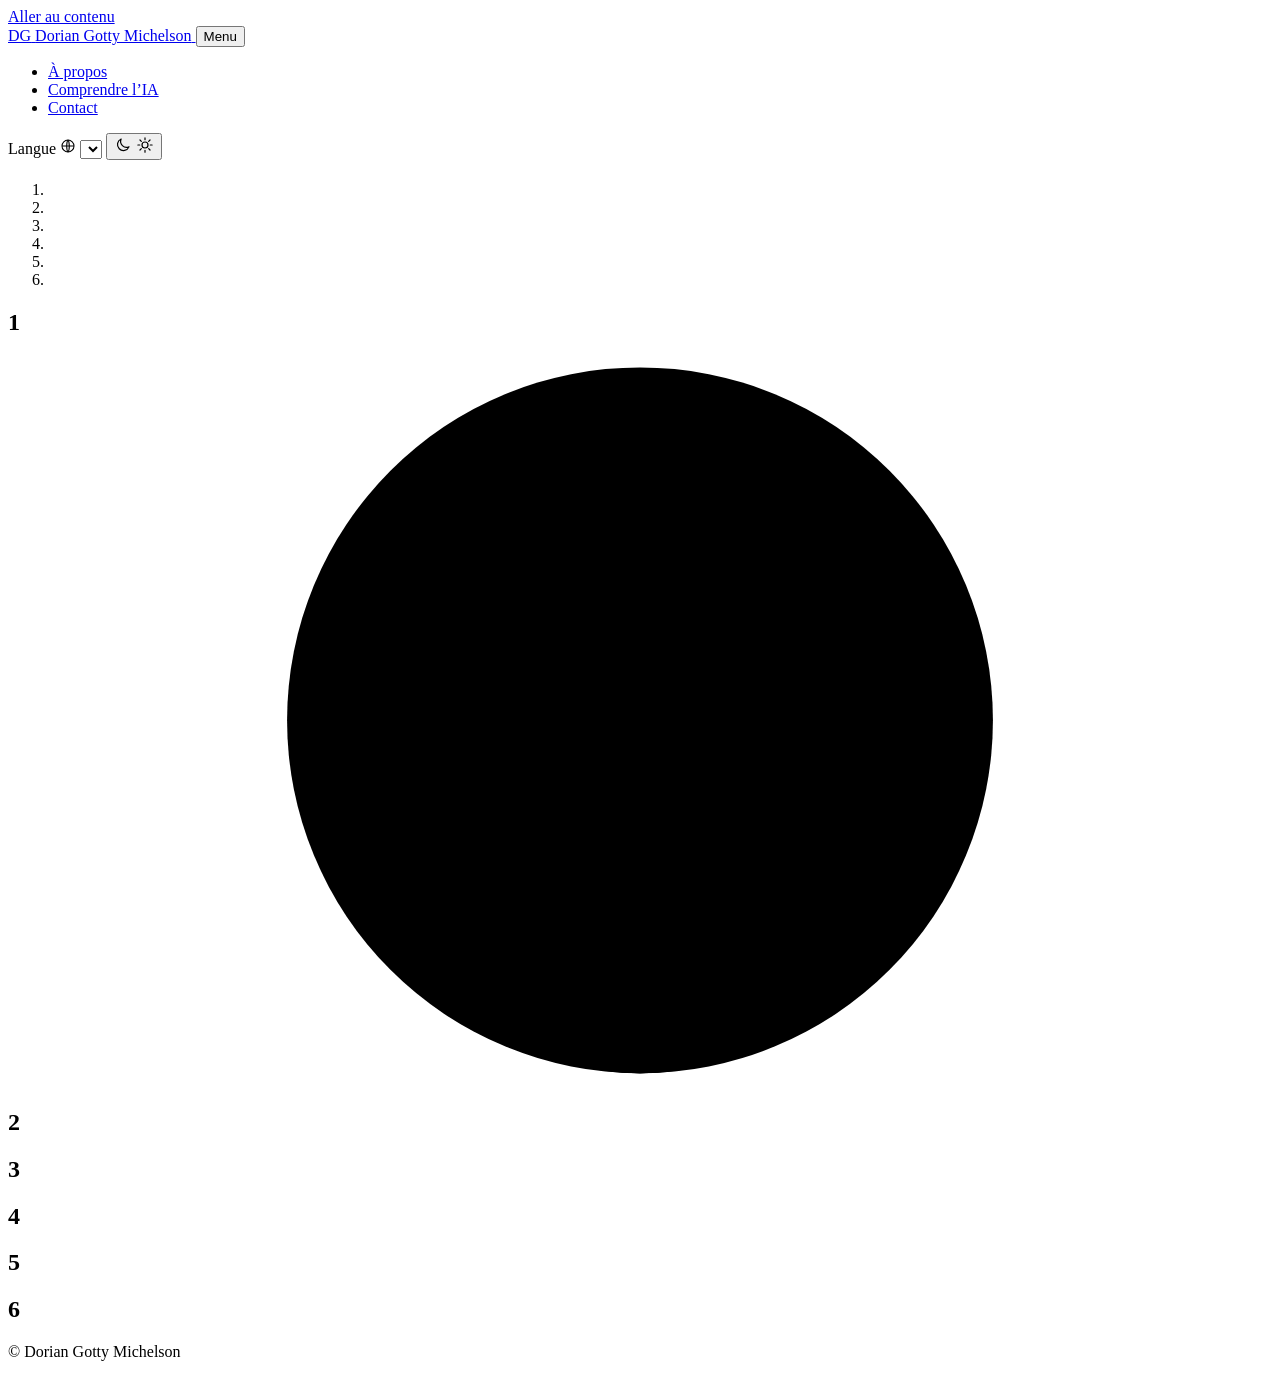
==== ia.html @ 141ffcb8 "premier dépot" ====
<!DOCTYPE html>
<html lang="fr" class="i18n-loading">
<head>
  <meta charset="utf-8">
  <meta name="viewport" content="width=device-width, initial-scale=1">
  <title>Comprendre l’IA | Dorian Gotty Michelson</title>
  <meta name="description" content="Six articles illustrés de démonstrations interactives pour comprendre l’intelligence artificielle, sans prérequis.">
  <meta property="og:title" content="Comprendre l’IA | Dorian Gotty Michelson">
  <meta property="og:description" content="Six articles et des démonstrations interactives pour comprendre l’intelligence artificielle.">
  <meta property="og:type" content="article">
  <link rel="icon" href="assets/favicon.svg" type="image/svg+xml">
  <link rel="preconnect" href="https://fonts.googleapis.com">
  <link rel="preconnect" href="https://fonts.gstatic.com" crossorigin>
  <link href="https://fonts.googleapis.com/css2?family=IBM+Plex+Mono:wght@400;500&family=IBM+Plex+Sans:ital,wght@0,400;0,500;0,600;1,400&display=swap" rel="stylesheet">
  <link rel="stylesheet" href="css/style.css">
  <script src="js/theme.js"></script>
</head>
<body data-title-key="meta.iaTitle" data-description-key="meta.iaDescription" data-page="ai">
  <a class="skip-link" href="#main" data-i18n="nav.skip">Aller au contenu</a>

  <header class="site-header">
    <div class="header-inner">
      <a class="brand" href="index.html" aria-label="Dorian Gotty Michelson">
        <span class="brand-mark" aria-hidden="true">DG</span>
        <span class="brand-name">Dorian Gotty Michelson</span>
      </a>
      <button class="nav-toggle" type="button" aria-expanded="false" aria-controls="site-nav">
        <span class="nav-toggle-bars" aria-hidden="true"></span>
        <span class="visually-hidden" data-i18n="nav.menu">Menu</span>
      </button>
      <div class="nav-wrap" id="site-nav">
        <nav aria-label="Navigation principale">
          <ul class="nav-list">
            <li><a href="index.html" data-nav="about" data-i18n="nav.about">À propos</a></li>
            <li><a href="ia.html" data-nav="ai" data-i18n="nav.ai">Comprendre l’IA</a></li>
            <li><a href="index.html#contact" data-i18n="nav.contact">Contact</a></li>
          </ul>
        </nav>
        <div class="header-tools">
          <label class="lang-picker">
            <span class="visually-hidden" data-i18n="nav.language">Langue</span>
            <svg aria-hidden="true" viewBox="0 0 24 24" width="16" height="16"><circle cx="12" cy="12" r="9" fill="none" stroke="currentColor" stroke-width="1.6"/><path d="M3 12h18M12 3c2.6 2.8 2.6 15.2 0 18M12 3c-2.6 2.8-2.6 15.2 0 18" fill="none" stroke="currentColor" stroke-width="1.6"/></svg>
            <select data-lang-select></select>
          </label>
          <button class="theme-toggle" type="button" data-theme-toggle>
            <svg class="icon-moon" aria-hidden="true" viewBox="0 0 24 24" width="18" height="18"><path d="M20 14.5A8 8 0 0 1 9.5 4a8 8 0 1 0 10.5 10.5z" fill="none" stroke="currentColor" stroke-width="1.6" stroke-linejoin="round"/></svg>
            <svg class="icon-sun" aria-hidden="true" viewBox="0 0 24 24" width="18" height="18"><circle cx="12" cy="12" r="4" fill="none" stroke="currentColor" stroke-width="1.6"/><path d="M12 2.5v2.5M12 19v2.5M2.5 12H5M19 12h2.5M5.3 5.3l1.8 1.8M16.9 16.9l1.8 1.8M5.3 18.7l1.8-1.8M16.9 7.1l1.8-1.8" stroke="currentColor" stroke-width="1.6" stroke-linecap="round"/></svg>
            <span class="visually-hidden" data-theme-label></span>
          </button>
        </div>
      </div>
    </div>
  </header>

  <main id="main">
    <header class="page-head">
      <div class="container">
        <h1 data-i18n="ia.title"></h1>
        <p class="page-intro" data-i18n="ia.intro"></p>
      </div>
    </header>

    <div class="container ia-layout">
      <aside class="toc" aria-labelledby="toc-title">
        <p class="toc-title" id="toc-title" data-i18n="ia.toc"></p>
        <ol class="toc-list">
          <li><a href="#bases" data-i18n="ia.bases.nav"></a></li>
          <li><a href="#apprendre" data-i18n="ia.apprendre.nav"></a></li>
          <li><a href="#chatgpt" data-i18n="ia.chatgpt.nav"></a></li>
          <li><a href="#vision" data-i18n="ia.vision.nav"></a></li>
          <li><a href="#panne" data-i18n="ia.panne.nav"></a></li>
          <li><a href="#limites" data-i18n="ia.limites.nav"></a></li>
        </ol>
      </aside>

      <div class="articles">
        <article class="article" id="bases" aria-labelledby="t-bases">
          <h2 id="t-bases"><span class="article-num" aria-hidden="true">1</span><span data-i18n="ia.bases.title"></span></h2>
          <p class="lead" data-i18n="ia.bases.lead"></p>
          <div class="prose" data-i18n-html="ia.bases.body"></div>
          <figure class="diagram">
            <svg viewBox="0 0 520 320" role="img" data-i18n-attr="aria-label:ia.bases.diagram.caption">
              <circle class="ring ring-1" cx="260" cy="160" r="155"/>
              <circle class="ring ring-2" cx="260" cy="197" r="118"/>
              <circle class="ring ring-3" cx="260" cy="233" r="82"/>
              <circle class="ring ring-4" cx="260" cy="265" r="50"/>
              <text x="260" y="38" data-i18n="ia.bases.diagram.ai"></text>
              <text x="260" y="108" data-i18n="ia.bases.diagram.ml"></text>
              <text x="260" y="180" data-i18n="ia.bases.diagram.dl"></text>
              <text x="260" y="270" class="ring-label-strong" data-i18n="ia.bases.diagram.gen"></text>
            </svg>
            <figcaption data-i18n="ia.bases.diagram.caption"></figcaption>
          </figure>
          <div class="prose" data-i18n-html="ia.bases.after"></div>
        </article>

        <article class="article" id="apprendre" aria-labelledby="t-apprendre">
          <h2 id="t-apprendre"><span class="article-num" aria-hidden="true">2</span><span data-i18n="ia.apprendre.title"></span></h2>
          <p class="lead" data-i18n="ia.apprendre.lead"></p>
          <div class="prose" data-i18n-html="ia.apprendre.body"></div>
          <div class="demo" data-demo="gradient"></div>
          <div class="prose" data-i18n-html="ia.apprendre.after"></div>
        </article>

        <article class="article" id="chatgpt" aria-labelledby="t-chatgpt">
          <h2 id="t-chatgpt"><span class="article-num" aria-hidden="true">3</span><span data-i18n="ia.chatgpt.title"></span></h2>
          <p class="lead" data-i18n="ia.chatgpt.lead"></p>
          <div class="prose" data-i18n-html="ia.chatgpt.body"></div>
          <div class="demo" data-demo="nextword"></div>
          <div class="prose" data-i18n-html="ia.chatgpt.after"></div>
        </article>

        <article class="article" id="vision" aria-labelledby="t-vision">
          <h2 id="t-vision"><span class="article-num" aria-hidden="true">4</span><span data-i18n="ia.vision.title"></span></h2>
          <p class="lead" data-i18n="ia.vision.lead"></p>
          <div class="prose" data-i18n-html="ia.vision.body"></div>
          <div class="demo" data-demo="conv"></div>
          <div class="prose" data-i18n-html="ia.vision.after"></div>
        </article>

        <article class="article" id="panne" aria-labelledby="t-panne">
          <h2 id="t-panne"><span class="article-num" aria-hidden="true">5</span><span data-i18n="ia.panne.title"></span></h2>
          <p class="lead" data-i18n="ia.panne.lead"></p>
          <div class="prose" data-i18n-html="ia.panne.body"></div>
          <div class="demo" data-demo="anomaly"></div>
          <div class="prose" data-i18n-html="ia.panne.after"></div>
        </article>

        <article class="article" id="limites" aria-labelledby="t-limites">
          <h2 id="t-limites"><span class="article-num" aria-hidden="true">6</span><span data-i18n="ia.limites.title"></span></h2>
          <p class="lead" data-i18n="ia.limites.lead"></p>
          <div class="prose" data-i18n-html="ia.limites.body"></div>
          <div class="prose" data-i18n-html="ia.limites.after"></div>
        </article>

        <p class="outro"><span data-i18n="ia.outro"></span> <a href="index.html#contact" data-i18n="ia.outroLink"></a></p>
      </div>
    </div>
  </main>

  <footer class="site-footer">
    <div class="container footer-inner">
      <p>© <span data-year></span> Dorian Gotty Michelson</p>
      <p data-i18n="footer.made"></p>
    </div>
  </footer>

  <noscript><p class="noscript">Ce site a besoin de JavaScript pour afficher son contenu. This site needs JavaScript to display its content.</p></noscript>

  <script src="js/config.js"></script>
  <script src="lang/languages.js"></script>
  <script src="js/i18n.js"></script>
  <script src="js/main.js"></script>
  <script src="js/demos.js"></script>
</body>
</html>
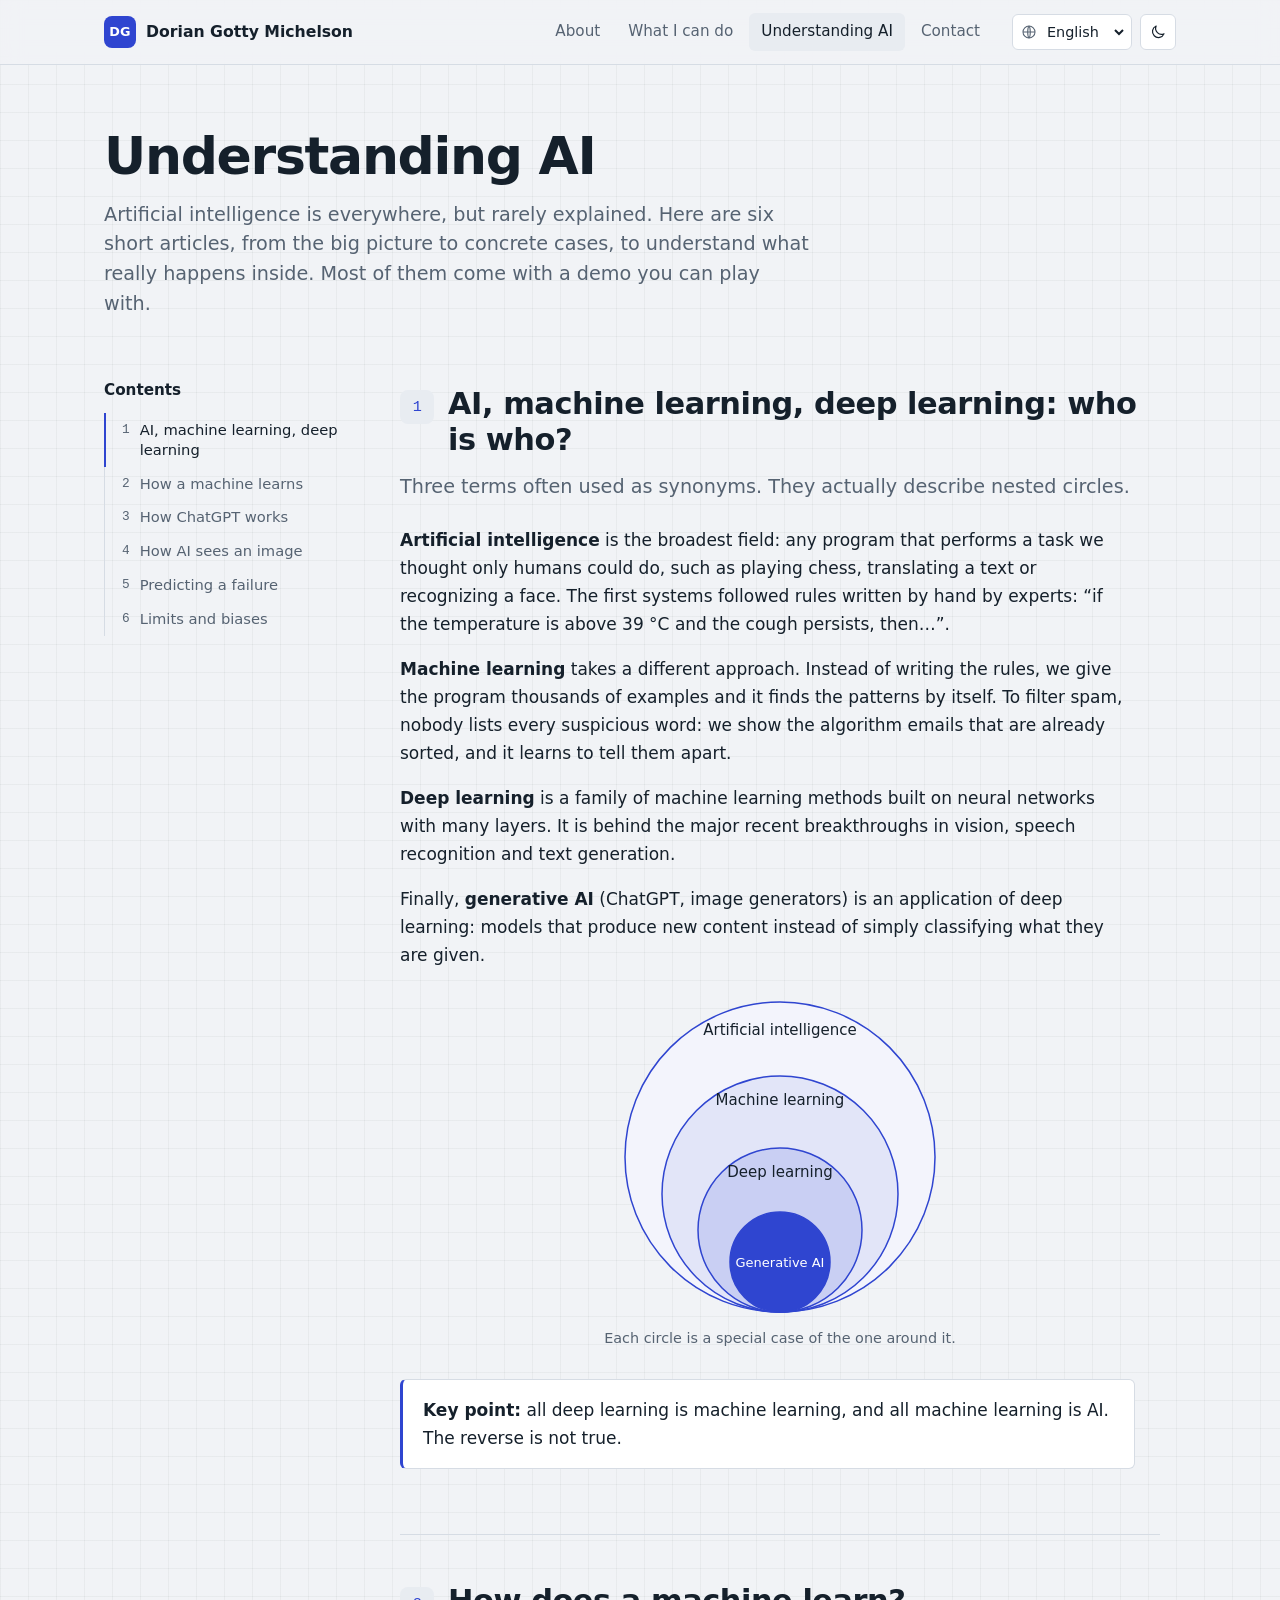
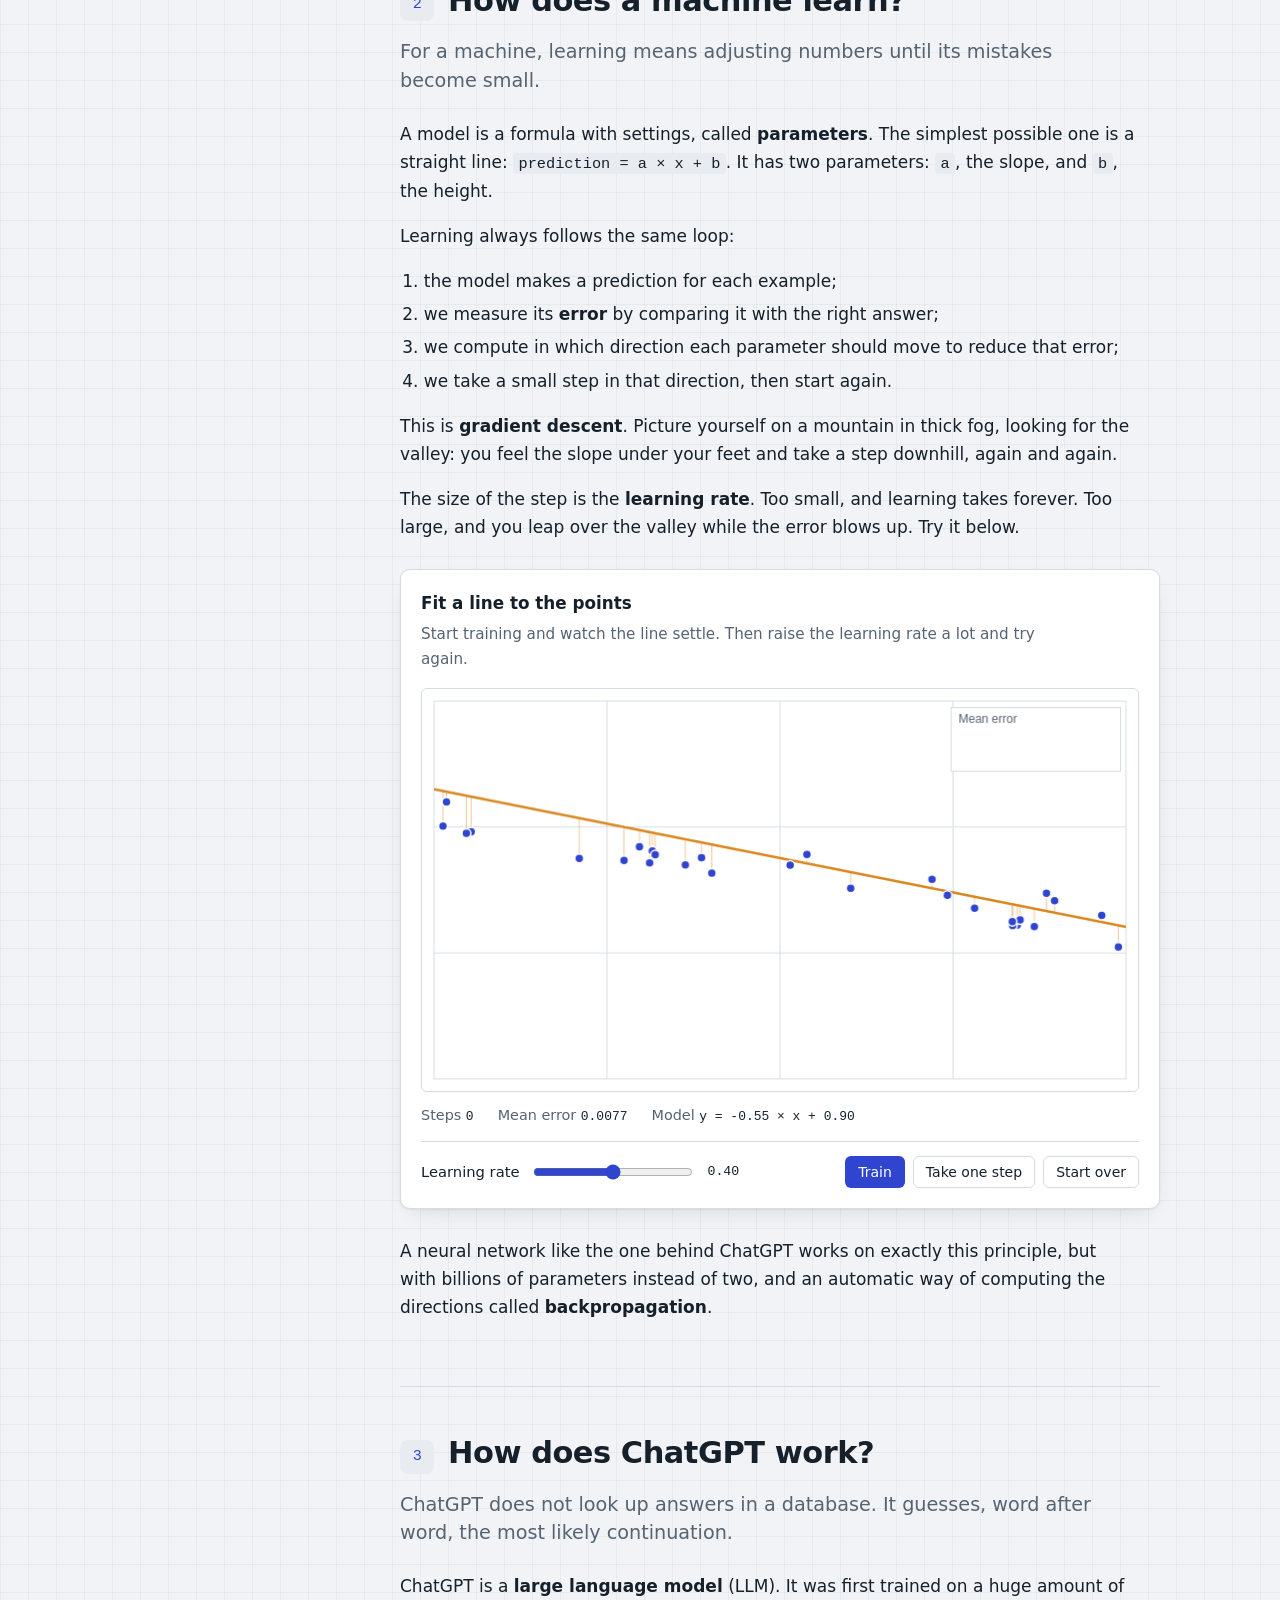
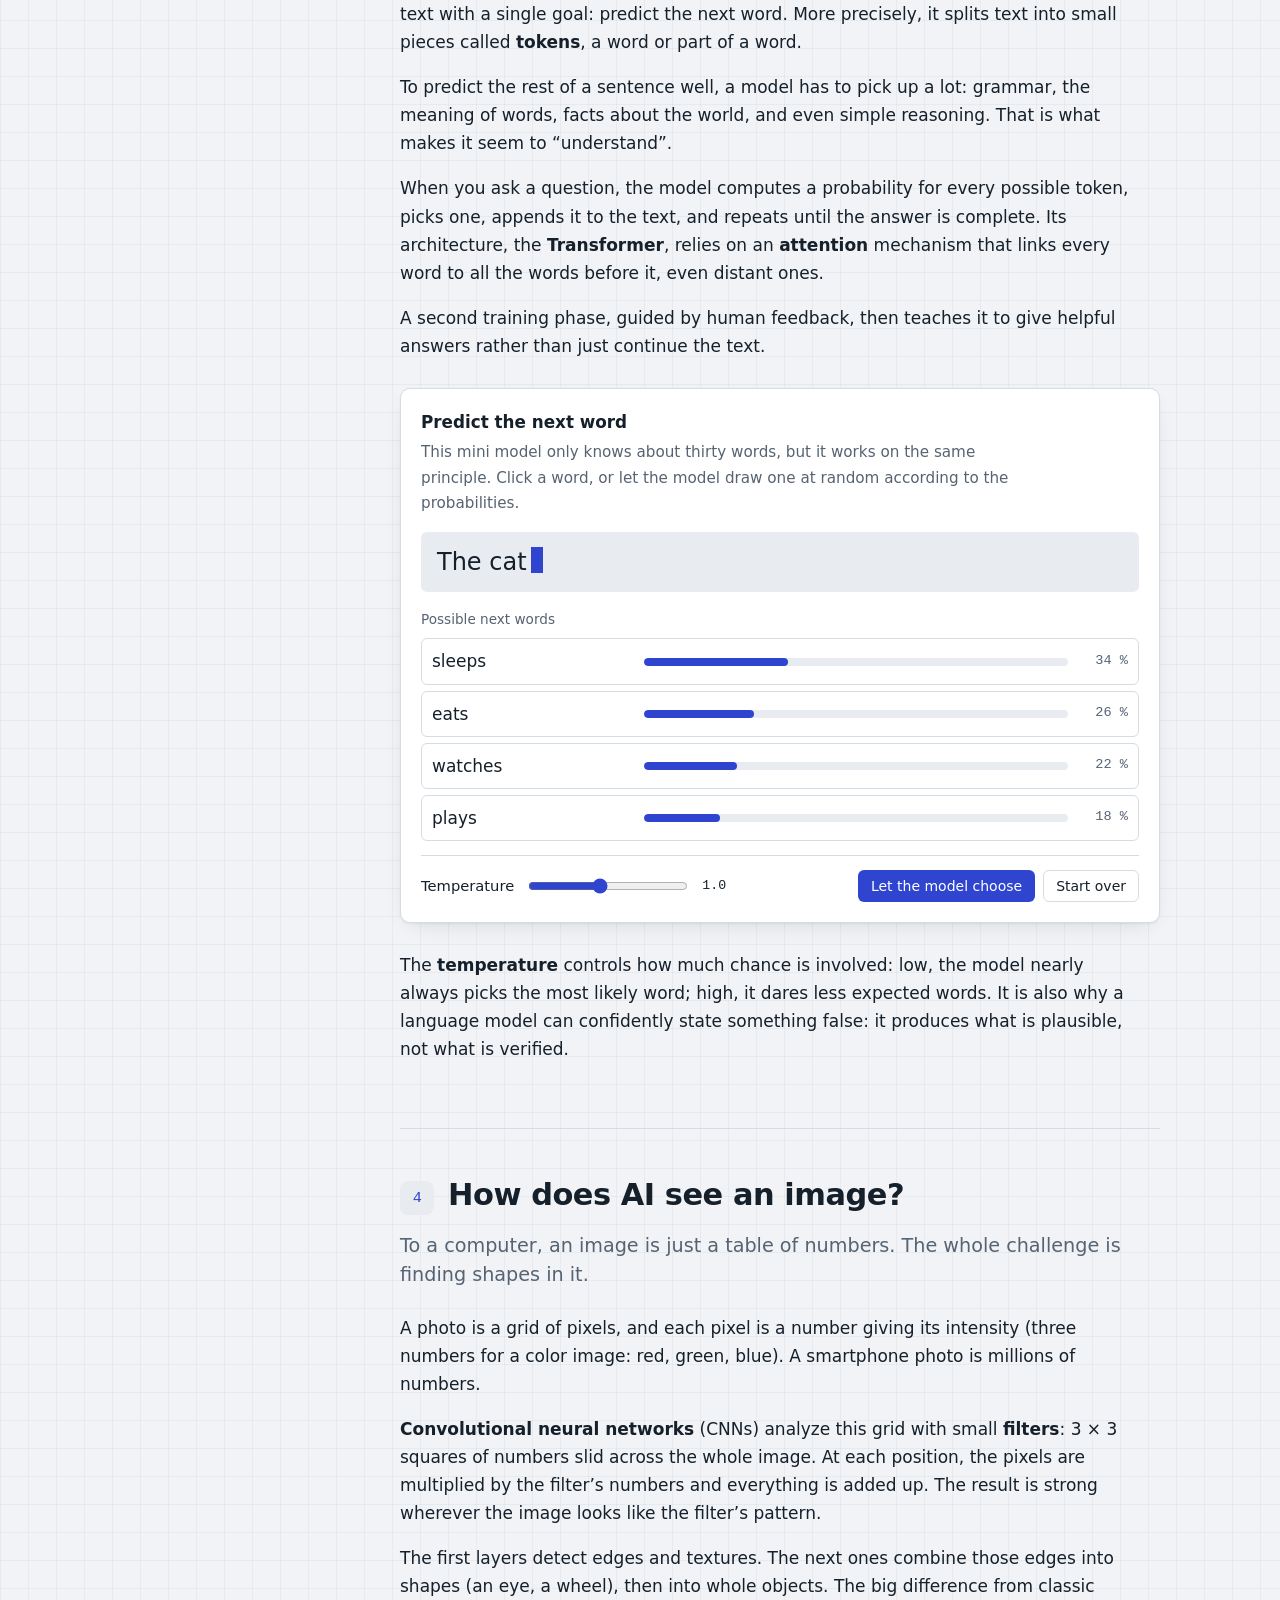
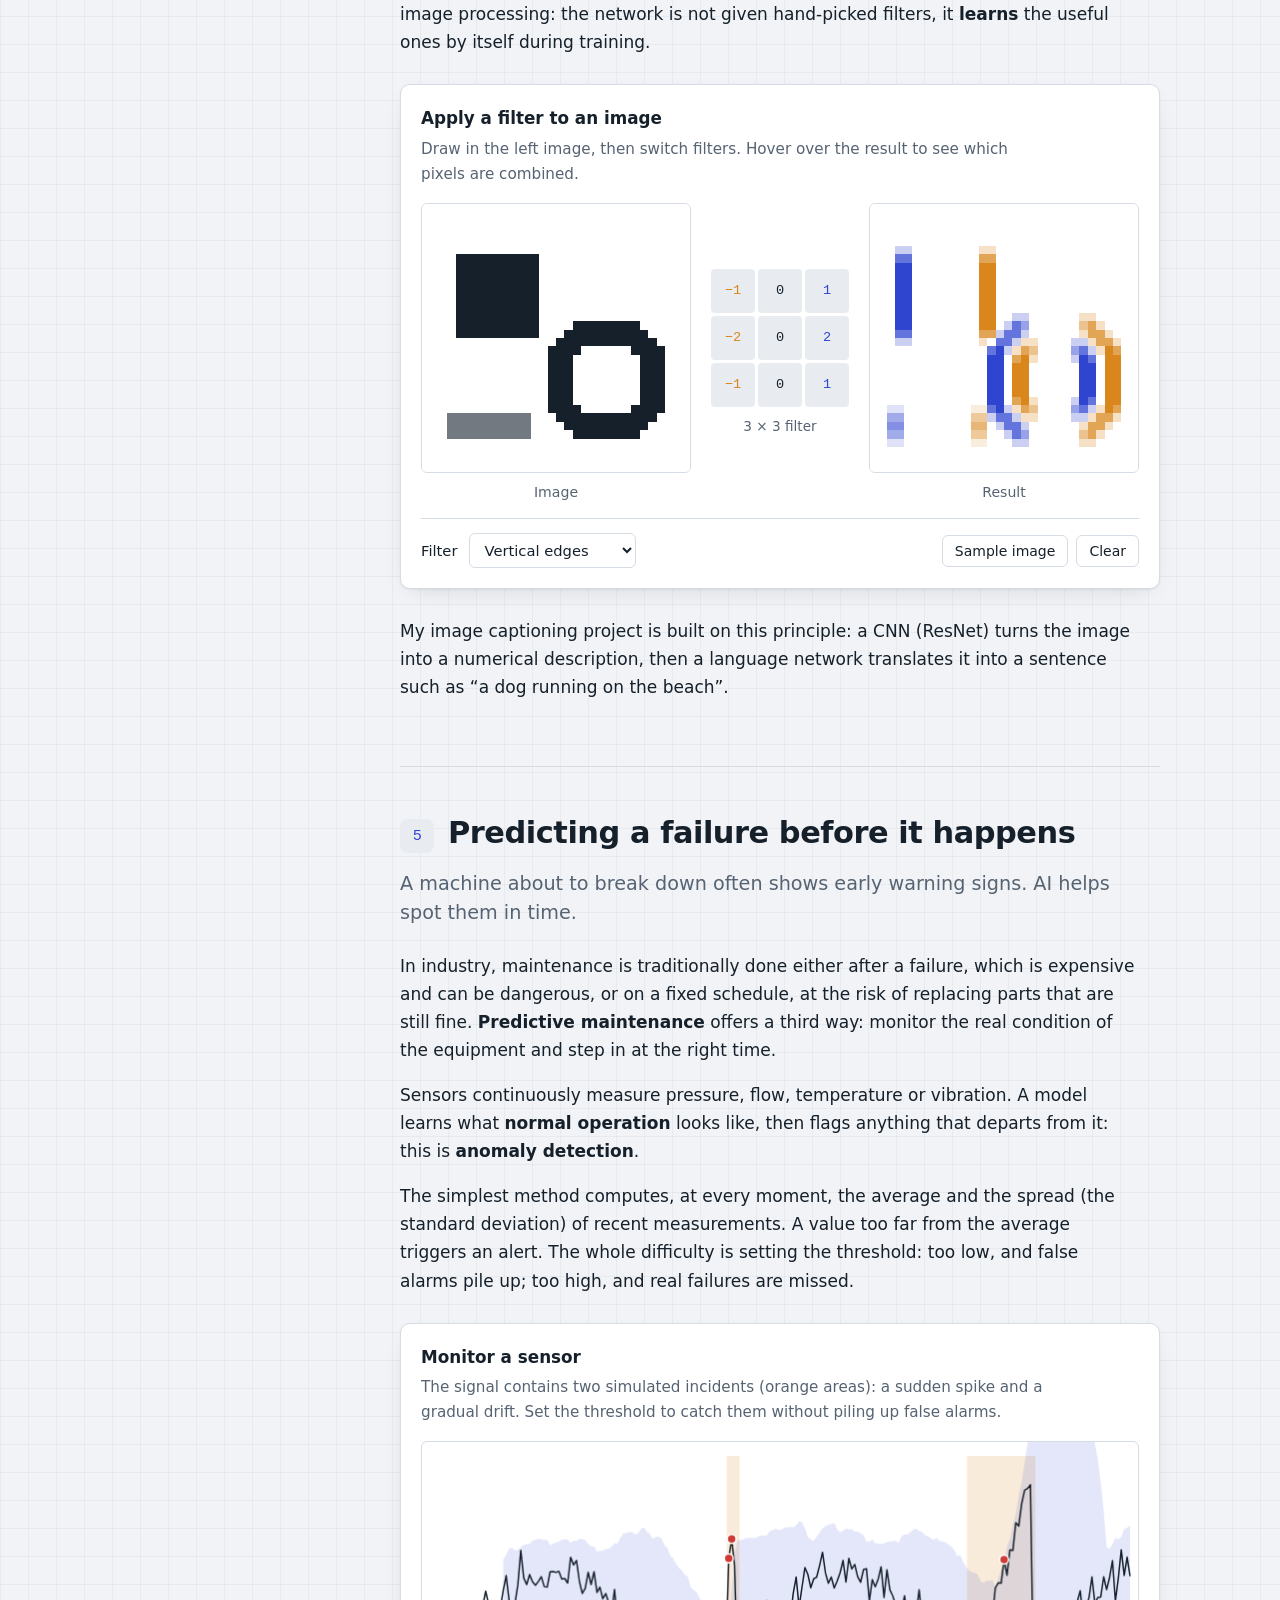
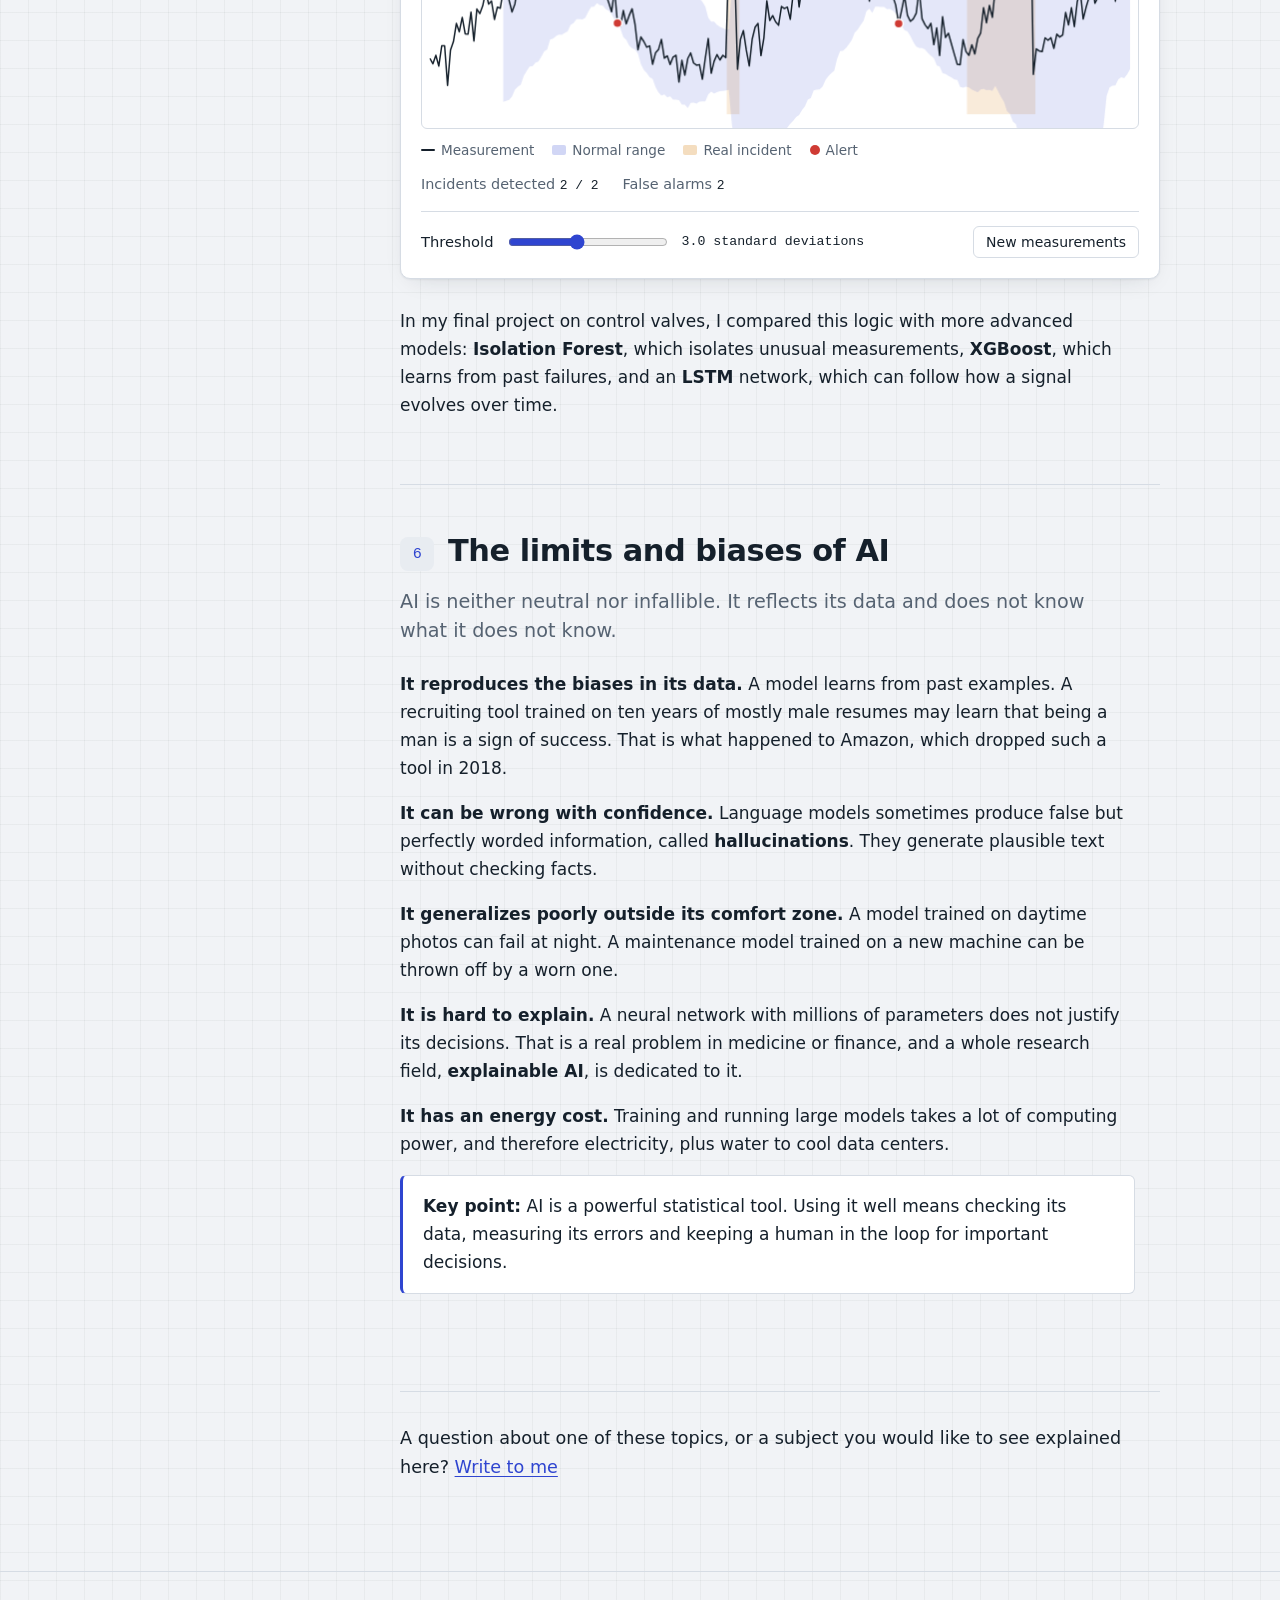
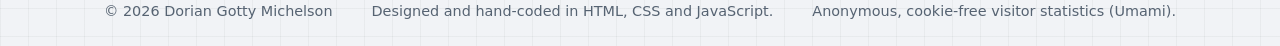
==== commit 49dceaca: "ajout onglet "ce que je sais faire"" ====
--- a/ia.html
+++ b/ia.html
@@ -32,6 +32,7 @@
         <nav aria-label="Navigation principale">
           <ul class="nav-list">
             <li><a href="index.html" data-nav="about" data-i18n="nav.about">À propos</a></li>
+            <li><a href="savoir-faire.html" data-nav="skills" data-i18n="nav.skills">Ce que je sais faire</a></li>
             <li><a href="ia.html" data-nav="ai" data-i18n="nav.ai">Comprendre l’IA</a></li>
             <li><a href="index.html#contact" data-i18n="nav.contact">Contact</a></li>
           </ul>
@@ -142,6 +143,7 @@
     <div class="container footer-inner">
       <p>© <span data-year></span> Dorian Gotty Michelson</p>
       <p data-i18n="footer.made"></p>
+      <p data-i18n="footer.stats"></p>
     </div>
   </footer>
 
@@ -151,6 +153,7 @@
   <script src="lang/languages.js"></script>
   <script src="js/i18n.js"></script>
   <script src="js/main.js"></script>
+  <script src="js/analytics.js"></script>
   <script src="js/demos.js"></script>
 </body>
 </html>
--- a/css/style.css
+++ b/css/style.css
@@ -0,0 +1,672 @@
+/* =========================================================
+   Dorian Gotty Michelson : feuille de style
+   ========================================================= */
+
+:root,
+[data-theme="light"] {
+  --bg: #F1F3F6;
+  --surface: #FFFFFF;
+  --surface-2: #E8ECF1;
+  --ink: #15202B;
+  --muted: #566372;
+  --line: #D6DCE4;
+  --data-a: #2F45D0;   /* bleu indigo : classe A, liens, accent */
+  --data-b: #D9861C;   /* ambre : classe B, modèle */
+  --alert: #CF3B34;
+  --cat-3: #17988A;
+  --cat-4: #B0418F;
+  --cat-5: #5A8A22;
+  --cat-6: #6A7889;
+  --good: #1F8A55;
+  --accent: var(--data-a);
+  --accent-ink: #FFFFFF;
+  --grid: rgba(21, 32, 43, 0.045);
+  --shadow: 0 1px 2px rgba(21, 32, 43, 0.06), 0 8px 24px -12px rgba(21, 32, 43, 0.18);
+  color-scheme: light;
+}
+
+[data-theme="dark"] {
+  --bg: #0E1621;
+  --surface: #15202E;
+  --surface-2: #1C2939;
+  --ink: #E5EAF0;
+  --muted: #95A3B3;
+  --line: #273548;
+  --data-a: #7D8CFF;
+  --data-b: #F0A643;
+  --alert: #F2665F;
+  --cat-3: #3CC2B1;
+  --cat-4: #D774BD;
+  --cat-5: #8CBF55;
+  --cat-6: #9AA8B8;
+  --good: #4CC48A;
+  --accent: var(--data-a);
+  --accent-ink: #0E1621;
+  --grid: rgba(229, 234, 240, 0.035);
+  --shadow: 0 1px 2px rgba(0, 0, 0, 0.3), 0 10px 30px -14px rgba(0, 0, 0, 0.6);
+  color-scheme: dark;
+}
+
+:root {
+  --font: "IBM Plex Sans", system-ui, -apple-system, "Segoe UI", Roboto, sans-serif;
+  --mono: "IBM Plex Mono", ui-monospace, "Cascadia Code", Consolas, monospace;
+  --radius: 10px;
+  --radius-sm: 6px;
+  --container: 1120px;
+  --header-h: 64px;
+}
+
+/* ---------- Base ---------- */
+*, *::before, *::after { box-sizing: border-box; }
+
+html { scroll-behavior: smooth; scroll-padding-top: calc(var(--header-h) + 16px); -webkit-text-size-adjust: 100%; }
+@media (prefers-reduced-motion: reduce) { html { scroll-behavior: auto; } }
+
+.i18n-loading body { opacity: 0; }
+body {
+  margin: 0;
+  font-family: var(--font);
+  font-size: 1.0625rem;
+  line-height: 1.65;
+  color: var(--ink);
+  background-color: var(--bg);
+  background-image:
+    linear-gradient(var(--grid) 1px, transparent 1px),
+    linear-gradient(90deg, var(--grid) 1px, transparent 1px);
+  background-size: 28px 28px;
+  transition: opacity .2s ease;
+  -webkit-font-smoothing: antialiased;
+}
+
+h1, h2, h3 { line-height: 1.2; margin: 0; font-weight: 600; letter-spacing: -0.015em; }
+h2 { font-size: clamp(1.6rem, 2.6vw, 2rem); margin-bottom: 1.75rem; }
+h3 { font-size: 1.125rem; }
+p { margin: 0 0 1em; }
+a { color: var(--accent); text-underline-offset: 3px; text-decoration-thickness: 1px; }
+a:hover { text-decoration-thickness: 2px; }
+code, .mono { font-family: var(--mono); font-size: 0.9em; }
+code { background: var(--surface-2); padding: 0.1em 0.35em; border-radius: 4px; }
+img { max-width: 100%; display: block; }
+[hidden] { display: none !important; }
+
+:focus-visible { outline: 2px solid var(--accent); outline-offset: 3px; border-radius: 4px; }
+
+.visually-hidden {
+  position: absolute !important; width: 1px; height: 1px; padding: 0; margin: -1px;
+  overflow: hidden; clip: rect(0 0 0 0); white-space: nowrap; border: 0;
+}
+.skip-link {
+  position: absolute; left: 12px; top: -48px; z-index: 100;
+  background: var(--accent); color: var(--accent-ink); padding: 8px 14px; border-radius: var(--radius-sm);
+}
+.skip-link:focus { top: 12px; }
+.noscript { text-align: center; padding: 2rem; }
+
+.container { width: 100%; max-width: var(--container); margin: 0 auto; padding: 0 24px; }
+
+/* ---------- En-tête ---------- */
+.site-header {
+  position: sticky; top: 0; z-index: 50;
+  background: color-mix(in srgb, var(--bg) 85%, transparent);
+  backdrop-filter: saturate(1.4) blur(10px);
+  -webkit-backdrop-filter: saturate(1.4) blur(10px);
+  border-bottom: 1px solid var(--line);
+}
+.header-inner {
+  max-width: var(--container); margin: 0 auto; padding: 0 24px;
+  height: var(--header-h); display: flex; align-items: center; gap: 24px;
+}
+.brand { display: flex; align-items: center; gap: 10px; color: var(--ink); text-decoration: none; font-weight: 600; }
+.brand-mark {
+  display: grid; place-items: center; width: 32px; height: 32px; border-radius: 8px;
+  background: var(--accent); color: var(--accent-ink); font-size: 0.8rem; letter-spacing: 0.02em;
+}
+.brand-name { font-size: 0.98rem; }
+.nav-wrap { margin-left: auto; display: flex; align-items: center; gap: 20px; }
+.nav-list { display: flex; gap: 4px; list-style: none; margin: 0; padding: 0; }
+.nav-list a {
+  display: block; padding: 6px 12px; border-radius: var(--radius-sm);
+  color: var(--muted); text-decoration: none; font-size: 0.95rem; font-weight: 500;
+}
+.nav-list a:hover { color: var(--ink); background: var(--surface-2); }
+.nav-list a[aria-current="page"] { color: var(--ink); background: var(--surface-2); }
+
+.header-tools { display: flex; align-items: center; gap: 8px; }
+.lang-picker {
+  display: flex; align-items: center; gap: 6px; color: var(--muted);
+  border: 1px solid var(--line); border-radius: var(--radius-sm); padding: 0 4px 0 8px; height: 36px;
+  background: var(--surface);
+}
+.lang-picker select {
+  border: 0; background: transparent; color: var(--ink); font: inherit; font-size: 0.9rem;
+  height: 34px; padding-right: 4px; cursor: pointer;
+}
+.lang-picker select:focus-visible { outline: none; }
+.lang-picker:focus-within { outline: 2px solid var(--accent); outline-offset: 2px; }
+.lang-picker option { background: var(--surface); color: var(--ink); }
+
+.theme-toggle {
+  display: grid; place-items: center; width: 36px; height: 36px; cursor: pointer;
+  border: 1px solid var(--line); border-radius: var(--radius-sm); background: var(--surface); color: var(--ink);
+}
+.theme-toggle:hover { background: var(--surface-2); }
+[data-theme="light"] .icon-sun, [data-theme="dark"] .icon-moon { display: none; }
+
+.nav-toggle { display: none; }
+
+@media (max-width: 820px) {
+  .brand-name { display: none; }
+  .nav-toggle {
+    display: grid; place-items: center; margin-left: auto; width: 40px; height: 40px;
+    background: none; border: 1px solid var(--line); border-radius: var(--radius-sm); cursor: pointer; color: var(--ink);
+  }
+  .nav-toggle-bars, .nav-toggle-bars::before, .nav-toggle-bars::after {
+    display: block; width: 18px; height: 2px; background: currentColor; border-radius: 2px; position: relative; transition: transform .2s;
+  }
+  .nav-toggle-bars::before, .nav-toggle-bars::after { content: ""; position: absolute; left: 0; }
+  .nav-toggle-bars::before { top: -6px; }
+  .nav-toggle-bars::after { top: 6px; }
+  .nav-open .nav-toggle-bars { background: transparent; }
+  .nav-open .nav-toggle-bars::before { transform: translateY(6px) rotate(45deg); }
+  .nav-open .nav-toggle-bars::after { transform: translateY(-6px) rotate(-45deg); }
+
+  .nav-wrap {
+    display: none; position: absolute; top: var(--header-h); left: 0; right: 0;
+    flex-direction: column; align-items: stretch; gap: 16px; padding: 16px 24px 24px;
+    background: var(--bg); border-bottom: 1px solid var(--line);
+  }
+  .nav-open .nav-wrap { display: flex; }
+  .nav-list { flex-direction: column; }
+  .nav-list a { padding: 10px 12px; font-size: 1rem; }
+}
+
+/* ---------- Boutons ---------- */
+.btn {
+  display: inline-flex; align-items: center; justify-content: center; gap: 8px;
+  font: inherit; font-size: 0.95rem; font-weight: 500; line-height: 1;
+  padding: 12px 18px; border-radius: var(--radius-sm); border: 1px solid transparent;
+  text-decoration: none; cursor: pointer; transition: background-color .15s, border-color .15s, color .15s;
+}
+.btn-primary { background: var(--accent); color: var(--accent-ink); }
+.btn-primary:hover { background: color-mix(in srgb, var(--accent) 86%, var(--ink)); }
+.btn-secondary { background: var(--surface); color: var(--ink); border-color: var(--line); }
+.btn-secondary:hover { border-color: var(--muted); }
+.btn-ghost { background: transparent; color: var(--ink); border-color: var(--line); }
+.btn-ghost:hover { background: var(--surface-2); }
+.btn-small { padding: 8px 12px; font-size: 0.875rem; }
+.btn:disabled { opacity: .5; cursor: not-allowed; }
+.text-link { font-weight: 500; }
+
+/* ---------- Hero ---------- */
+.hero { padding: 64px 0 72px; }
+.hero-grid { display: grid; grid-template-columns: minmax(0, 1fr) minmax(0, 1.05fr); gap: 56px; align-items: center; }
+.identity { display: flex; align-items: center; gap: 20px; margin-bottom: 28px; }
+.avatar { flex: none; width: 88px; height: 88px; }
+.avatar img, .avatar-fallback {
+  width: 88px; height: 88px; border-radius: 50%; object-fit: cover; border: 1px solid var(--line);
+}
+.avatar-fallback {
+  display: grid; place-items: center; background: var(--surface-2); color: var(--muted);
+  font-weight: 600; font-size: 1.5rem;
+}
+.avatar-fallback[hidden] { display: none; }
+h1 { font-size: clamp(2.1rem, 4.6vw, 3.25rem); letter-spacing: -0.025em; line-height: 1.05; }
+.role { margin: 8px 0 0; color: var(--muted); font-size: 1.1rem; }
+.hero-intro { font-size: 1.25rem; line-height: 1.5; max-width: 34ch; margin-bottom: 16px; }
+.hero-status { color: var(--muted); max-width: 52ch; }
+.cta-row { display: flex; flex-wrap: wrap; align-items: center; gap: 12px 16px; margin-top: 28px; }
+
+.net-figure { margin: 0; }
+.net-stage {
+  position: relative; border: 1px solid var(--line); border-radius: var(--radius);
+  background: var(--surface); overflow: hidden; box-shadow: var(--shadow);
+}
+#net-canvas { display: block; width: 100%; aspect-ratio: 4 / 3; cursor: crosshair; touch-action: manipulation; }
+.net-readout {
+  position: absolute; left: 12px; bottom: 12px; display: flex; gap: 14px;
+  font-size: 0.8rem; color: var(--muted);
+  background: color-mix(in srgb, var(--surface) 88%, transparent); padding: 6px 10px; border-radius: var(--radius-sm);
+  border: 1px solid var(--line);
+}
+.net-readout output { font-family: var(--mono); color: var(--ink); }
+.net-controls { display: flex; flex-wrap: wrap; justify-content: space-between; gap: 10px; margin-top: 12px; }
+.net-actions { display: flex; gap: 8px; }
+.segmented { display: inline-flex; border: 1px solid var(--line); border-radius: var(--radius-sm); overflow: hidden; background: var(--surface); }
+.seg {
+  display: inline-flex; align-items: center; gap: 8px; font: inherit; font-size: 0.85rem;
+  padding: 8px 12px; border: 0; background: transparent; color: var(--muted); cursor: pointer;
+}
+.seg + .seg { border-left: 1px solid var(--line); }
+.seg[aria-pressed="true"] { background: var(--surface-2); color: var(--ink); font-weight: 500; }
+.dot { width: 10px; height: 10px; border-radius: 50%; }
+.dot-a { background: var(--data-a); }
+.dot-b { background: var(--data-b); }
+.net-figure figcaption { margin-top: 12px; font-size: 0.9rem; color: var(--muted); max-width: 60ch; }
+
+@media (max-width: 900px) {
+  .hero { padding: 40px 0 48px; }
+  .hero-grid { grid-template-columns: 1fr; gap: 40px; }
+}
+
+/* ---------- Sections ---------- */
+.section { padding: 56px 0; border-top: 1px solid var(--line); }
+
+/* Parcours : frise chronologique */
+.timeline { list-style: none; margin: 0; padding: 0; }
+.tl-item { display: grid; grid-template-columns: 170px minmax(0, 1fr); gap: 32px; position: relative; padding-bottom: 32px; }
+.tl-item:last-child { padding-bottom: 0; }
+.tl-period { margin: 0; color: var(--muted); font-size: 0.92rem; padding-top: 2px; font-variant-numeric: tabular-nums; }
+.tl-body { position: relative; padding-left: 28px; border-left: 1px solid var(--line); max-width: 68ch; }
+.tl-body::before {
+  content: ""; position: absolute; left: -6px; top: 6px; width: 11px; height: 11px; border-radius: 50%;
+  background: var(--surface); border: 2px solid var(--accent);
+}
+.tl-item:first-child .tl-body::before { background: var(--accent); }
+.tl-org { font-size: 1.2rem; }
+.tl-role { margin: 2px 0 8px; color: var(--accent); font-weight: 500; }
+.tl-text { margin: 0; }
+@media (max-width: 640px) {
+  .tl-item { grid-template-columns: 1fr; gap: 4px; }
+  .tl-period { padding-left: 28px; }
+}
+
+/* Projets */
+.projects { display: grid; grid-template-columns: repeat(2, minmax(0, 1fr)); gap: 20px; }
+.project {
+  display: flex; flex-direction: column; padding: 24px; background: var(--surface);
+  border: 1px solid var(--line); border-radius: var(--radius);
+}
+.project:first-child { grid-column: 1 / -1; display: grid; grid-template-columns: minmax(0, 1fr) minmax(0, 1fr); column-gap: 40px; }
+.project:first-child .project-context, .project:first-child h3 { grid-column: 1; }
+.project:first-child .project-text { grid-column: 2; grid-row: 1 / span 3; margin: 0; }
+.project:first-child .tags, .project:first-child .text-link { grid-column: 1; }
+.project:first-child h3 { font-size: 1.5rem; }
+.project-context { margin: 0 0 6px; color: var(--muted); font-size: 0.875rem; }
+.project h3 { margin-bottom: 12px; }
+.project-text { flex: 1; font-size: 0.98rem; }
+.tags { display: flex; flex-wrap: wrap; gap: 6px; list-style: none; margin: 4px 0 16px; padding: 0; }
+.tags li {
+  font-family: var(--mono); font-size: 0.75rem; padding: 3px 8px; border-radius: 4px;
+  background: var(--surface-2); color: var(--ink);
+}
+.project .text-link { font-size: 0.92rem; align-self: flex-start; }
+@media (max-width: 900px) {
+  .projects { grid-template-columns: 1fr; }
+  .project:first-child { grid-column: auto; display: flex; }
+  .project:first-child .project-text { margin-bottom: 1em; }
+}
+
+/* Compétences */
+.skills { display: grid; grid-template-columns: repeat(3, minmax(0, 1fr)); gap: 32px; }
+.skill-group h3 { font-size: 1rem; color: var(--muted); font-weight: 500; margin-bottom: 12px; }
+.skill-group ul { list-style: none; margin: 0; padding: 0; display: flex; flex-wrap: wrap; gap: 8px; }
+.skill-group li { padding: 6px 12px; border: 1px solid var(--line); border-radius: 999px; background: var(--surface); font-size: 0.92rem; }
+@media (max-width: 760px) { .skills { grid-template-columns: 1fr; gap: 24px; } }
+
+/* Formation, langues */
+.two-col { display: grid; grid-template-columns: minmax(0, 1.6fr) minmax(0, 1fr); gap: 56px; }
+@media (max-width: 760px) { .two-col { grid-template-columns: 1fr; gap: 40px; } }
+.plain-list { list-style: none; margin: 0; padding: 0; }
+.plain-list li { display: grid; grid-template-columns: minmax(0, 1fr) auto; column-gap: 16px; padding: 14px 0; border-bottom: 1px solid var(--line); }
+.plain-list li:first-child { padding-top: 0; }
+.pl-main { font-weight: 600; }
+.pl-sub { grid-column: 1; color: var(--muted); font-size: 0.95rem; }
+.pl-meta { grid-column: 2; grid-row: 1; color: var(--muted); font-size: 0.92rem; font-variant-numeric: tabular-nums; }
+.pl-row .pl-meta { color: var(--ink); }
+
+/* Passions */
+.passions { display: grid; grid-template-columns: repeat(3, minmax(0, 1fr)); gap: 32px; }
+.passion h3 { margin-bottom: 6px; }
+.passion p { color: var(--muted); margin: 0; }
+@media (max-width: 760px) { .passions { grid-template-columns: 1fr; gap: 20px; } }
+
+/* Contact */
+.contact-grid { display: grid; grid-template-columns: minmax(0, 1.4fr) minmax(0, 1fr); gap: 56px; }
+@media (max-width: 820px) { .contact-grid { grid-template-columns: 1fr; gap: 40px; } }
+.contact-intro { color: var(--muted); max-width: 52ch; margin-top: -0.75rem; margin-bottom: 1.5rem; }
+.contact-form { display: grid; gap: 16px; max-width: 560px; }
+.field { display: grid; gap: 6px; }
+.field label { font-weight: 500; font-size: 0.95rem; }
+.field input, .field textarea {
+  font: inherit; color: var(--ink); background: var(--surface);
+  border: 1px solid var(--line); border-radius: var(--radius-sm); padding: 10px 12px; width: 100%;
+}
+.field textarea { resize: vertical; min-height: 140px; }
+.field input:focus-visible, .field textarea:focus-visible { outline: 2px solid var(--accent); outline-offset: 0; border-color: var(--accent); }
+.field [aria-invalid="true"] { border-color: var(--alert); }
+.contact-form .btn { justify-self: start; }
+.hp { position: absolute; left: -9999px; width: 1px; height: 1px; overflow: hidden; }
+.form-status { margin: 0; font-size: 0.95rem; min-height: 1.5em; }
+.form-status[data-kind="error"] { color: var(--alert); }
+.form-status[data-kind="success"] { color: var(--ink); font-weight: 500; }
+.contact-direct h3 { margin-bottom: 16px; font-size: 1rem; color: var(--muted); font-weight: 500; }
+.direct-list { list-style: none; margin: 0; padding: 0; }
+.direct-list li { display: grid; gap: 2px; padding: 12px 0; border-bottom: 1px solid var(--line); }
+.direct-list li:first-child { padding-top: 0; }
+.direct-list li[hidden] { display: none; }
+.direct-label { font-size: 0.85rem; color: var(--muted); }
+.direct-list a { word-break: break-word; font-weight: 500; }
+
+/* Pied de page */
+.site-footer { border-top: 1px solid var(--line); padding: 28px 0; color: var(--muted); font-size: 0.9rem; }
+.footer-inner { display: flex; flex-wrap: wrap; justify-content: space-between; gap: 8px 24px; }
+.footer-inner p { margin: 0; }
+
+/* =========================================================
+   Page « Comprendre l'IA »
+   ========================================================= */
+.page-head { padding: 64px 0 40px; }
+.page-head h1 { margin-bottom: 16px; }
+.page-intro { font-size: 1.2rem; line-height: 1.55; max-width: 58ch; color: var(--muted); }
+
+.ia-layout { display: grid; grid-template-columns: 240px minmax(0, 1fr); gap: 56px; padding-bottom: 72px; }
+.toc { position: sticky; top: calc(var(--header-h) + 24px); align-self: start; }
+.toc-title { font-weight: 600; margin-bottom: 10px; font-size: 0.95rem; }
+.toc-list { list-style: none; counter-reset: toc; margin: 0; padding: 0; border-left: 1px solid var(--line); }
+.toc-list li { counter-increment: toc; }
+.toc-list a {
+  display: flex; gap: 10px; padding: 7px 0 7px 16px; margin-left: -1px; border-left: 2px solid transparent;
+  color: var(--muted); text-decoration: none; font-size: 0.92rem; line-height: 1.35;
+}
+.toc-list a::before { content: counter(toc); font-family: var(--mono); font-size: 0.8rem; padding-top: 1px; color: var(--muted); }
+.toc-list a:hover { color: var(--ink); }
+.toc-list a.is-active { color: var(--ink); border-left-color: var(--accent); }
+
+@media (max-width: 960px) {
+  .ia-layout { grid-template-columns: 1fr; gap: 24px; }
+  .toc { position: static; padding: 16px 20px; background: var(--surface); border: 1px solid var(--line); border-radius: var(--radius); }
+}
+
+.articles { max-width: 760px; }
+.article { padding: 48px 0; border-top: 1px solid var(--line); }
+.article:first-child { padding-top: 8px; border-top: 0; }
+.article h2 { display: flex; align-items: baseline; gap: 14px; margin-bottom: 14px; font-size: clamp(1.5rem, 2.6vw, 1.9rem); }
+.article-num {
+  flex: none; display: grid; place-items: center; width: 34px; height: 34px; border-radius: 8px;
+  font-family: var(--mono); font-size: 0.95rem; font-weight: 500;
+  background: var(--surface-2); color: var(--accent); transform: translateY(-3px);
+}
+.lead { font-size: 1.2rem; line-height: 1.5; color: var(--muted); margin-bottom: 1.5rem; max-width: 60ch; }
+.prose { max-width: 68ch; }
+.prose ol, .prose ul { padding-left: 1.4em; margin: 0 0 1em; }
+.prose li { margin-bottom: 0.3em; }
+.prose strong { font-weight: 600; }
+.takeaway {
+  padding: 16px 20px; background: var(--surface); border: 1px solid var(--line);
+  border-left: 3px solid var(--accent); border-radius: var(--radius-sm);
+}
+.outro { margin-top: 32px; padding-top: 32px; border-top: 1px solid var(--line); font-size: 1.1rem; }
+
+/* Schéma des cercles */
+.diagram { margin: 28px 0; }
+.diagram svg { width: 100%; max-width: 520px; height: auto; display: block; margin: 0 auto; }
+.diagram .ring { stroke: var(--accent); stroke-width: 1.5; }
+.diagram .ring-1 { fill: color-mix(in srgb, var(--accent) 6%, var(--surface)); }
+.diagram .ring-2 { fill: color-mix(in srgb, var(--accent) 14%, var(--surface)); }
+.diagram .ring-3 { fill: color-mix(in srgb, var(--accent) 26%, var(--surface)); }
+.diagram .ring-4 { fill: var(--accent); }
+.diagram text { text-anchor: middle; font-family: var(--font); font-size: 15px; font-weight: 500; fill: var(--ink); }
+.diagram .ring-label-strong { fill: var(--accent-ink); font-size: 13px; }
+.diagram figcaption { text-align: center; color: var(--muted); font-size: 0.9rem; margin-top: 10px; }
+
+/* =========================================================
+   Démonstrations
+   ========================================================= */
+.demo {
+  margin: 28px 0; padding: 20px; background: var(--surface);
+  border: 1px solid var(--line); border-radius: var(--radius); box-shadow: var(--shadow);
+}
+.demo-head { margin-bottom: 16px; }
+.demo-title { font-weight: 600; margin: 0 0 4px; font-size: 1.05rem; }
+.demo-help { margin: 0; color: var(--muted); font-size: 0.95rem; max-width: 65ch; }
+.demo-canvas {
+  display: block; width: 100%; aspect-ratio: 16 / 9; border-radius: var(--radius-sm);
+  background: var(--surface); border: 1px solid var(--line);
+}
+.demo-canvas-wide { aspect-ratio: 5 / 2; }
+@media (max-width: 600px) { .demo-canvas-wide { aspect-ratio: 16 / 9; } .demo { padding: 16px; } }
+
+.demo-stats {
+  display: flex; flex-wrap: wrap; gap: 6px 24px; margin-top: 12px; font-size: 0.9rem; color: var(--muted);
+}
+.demo-stats output { color: var(--ink); }
+.demo-controls {
+  display: flex; flex-wrap: wrap; align-items: center; justify-content: space-between; gap: 14px 24px;
+  margin-top: 14px; padding-top: 14px; border-top: 1px solid var(--line);
+}
+.btn-row { display: flex; flex-wrap: wrap; gap: 8px; }
+.control-range, .control-select { display: flex; align-items: center; gap: 12px; font-size: 0.92rem; flex-wrap: wrap; }
+.control-range label, .control-select label { font-weight: 500; }
+.control-range input[type="range"] { width: 160px; accent-color: var(--accent); }
+.control-range output { min-width: 4ch; }
+.control-select select {
+  font: inherit; font-size: 0.92rem; color: var(--ink); background: var(--surface);
+  border: 1px solid var(--line); border-radius: var(--radius-sm); padding: 7px 10px;
+}
+.demo-note { margin: 12px 0 0; font-size: 0.92rem; min-height: 1.4em; }
+.demo-note:empty { display: none; }
+.demo-note[data-kind="error"] { color: var(--alert); }
+
+/* Mot suivant */
+.nw-stage { display: grid; gap: 8px; }
+.nw-text {
+  margin: 0 0 8px; font-size: 1.5rem; line-height: 1.35; font-weight: 500; min-height: 2.1em;
+  padding: 14px 16px; background: var(--surface-2); border-radius: var(--radius-sm);
+}
+.nw-cursor {
+  display: inline-block; width: 0.5em; height: 1.05em; margin-left: 4px; vertical-align: -0.12em;
+  background: var(--accent); animation: blink 1.1s steps(1) infinite;
+}
+@keyframes blink { 50% { opacity: 0; } }
+@media (prefers-reduced-motion: reduce) { .nw-cursor { animation: none; } }
+.nw-label { margin: 0; font-size: 0.85rem; color: var(--muted); }
+.nw-list { list-style: none; margin: 0; padding: 0; display: grid; gap: 6px; }
+.nw-choice {
+  width: 100%; display: grid; grid-template-columns: minmax(110px, 200px) minmax(0, 1fr) 48px; align-items: center; gap: 12px;
+  font: inherit; text-align: left; color: var(--ink); cursor: pointer;
+  padding: 8px 10px; border: 1px solid var(--line); border-radius: var(--radius-sm); background: var(--surface);
+}
+.nw-choice:hover { border-color: var(--accent); }
+.nw-word { font-weight: 500; overflow: hidden; text-overflow: ellipsis; white-space: nowrap; }
+.nw-bar { height: 8px; background: var(--surface-2); border-radius: 999px; overflow: hidden; }
+.nw-bar > span { display: block; height: 100%; background: var(--accent); border-radius: 999px; transition: width .25s ease; }
+.nw-pct { text-align: right; font-size: 0.85rem; color: var(--muted); }
+@media (max-width: 520px) { .nw-choice { grid-template-columns: minmax(80px, 1fr) 1fr 42px; } .nw-text { font-size: 1.25rem; } }
+
+/* Convolution */
+.conv-stage { display: grid; grid-template-columns: minmax(0, 1fr) auto minmax(0, 1fr); gap: 20px; align-items: center; }
+.conv-panel { margin: 0; }
+.conv-panel figcaption { text-align: center; font-size: 0.88rem; color: var(--muted); margin-top: 8px; }
+.pix {
+  width: 100%; aspect-ratio: 1; display: block; image-rendering: pixelated; image-rendering: crisp-edges;
+  border: 1px solid var(--line); border-radius: var(--radius-sm); touch-action: none;
+}
+.conv-panel:first-child .pix { cursor: crosshair; }
+.kernel { display: grid; grid-template-columns: repeat(3, 44px); gap: 3px; }
+.k-cell {
+  display: grid; place-items: center; height: 44px; font-family: var(--mono); font-size: 0.85rem;
+  background: var(--surface-2); border-radius: 4px;
+}
+.k-cell.pos { color: var(--data-a); font-weight: 500; }
+.k-cell.neg { color: var(--data-b); font-weight: 500; }
+.kernel-cap { margin: 8px 0 0; text-align: center; font-size: 0.85rem; color: var(--muted); }
+@media (max-width: 600px) {
+  .conv-stage { grid-template-columns: 1fr 1fr; }
+  .conv-kernel { grid-column: 1 / -1; grid-row: 2; justify-self: center; }
+  .kernel { grid-template-columns: repeat(3, 38px); }
+  .k-cell { height: 38px; }
+}
+
+/* Anomalies : légende */
+.legend { display: flex; flex-wrap: wrap; gap: 6px 18px; list-style: none; margin: 10px 0 0; padding: 0; font-size: 0.85rem; color: var(--muted); }
+.legend li { display: flex; align-items: center; gap: 6px; }
+.sw { display: inline-block; width: 14px; height: 10px; border-radius: 2px; }
+.sw-line { height: 2px; background: var(--ink); }
+.sw-band { background: color-mix(in srgb, var(--data-a) 22%, var(--surface)); }
+.sw-incident { background: color-mix(in srgb, var(--data-b) 28%, var(--surface)); }
+.sw-alert { width: 10px; border-radius: 50%; background: var(--alert); }
+
+
+/* =========================================================
+   Page « Ce que je sais faire »
+   ========================================================= */
+.section-link { margin: 24px 0 0; }
+.sf-jump { display: flex; flex-wrap: wrap; gap: 8px; margin-top: 24px; }
+.sf-jump a {
+  padding: 6px 14px; border: 1px solid var(--line); border-radius: 999px; background: var(--surface);
+  color: var(--ink); text-decoration: none; font-size: 0.92rem; font-weight: 500;
+}
+.sf-jump a:hover { border-color: var(--accent); }
+.sf-group { padding: 40px 0 24px; border-top: 1px solid var(--line); }
+.sf-grid { display: grid; grid-template-columns: repeat(2, minmax(0, 1fr)); gap: 24px; align-items: start; }
+.sf-grid > :last-child:nth-child(odd) { grid-column: 1 / -1; }
+@media (max-width: 900px) { .sf-grid { grid-template-columns: 1fr; } }
+.sf-note { margin: 32px 0 48px; color: var(--muted); font-size: 0.9rem; }
+
+.skill-card {
+  display: flex; flex-direction: column; gap: 4px; min-width: 0;
+  padding: 22px; background: var(--surface); border: 1px solid var(--line); border-radius: var(--radius);
+  box-shadow: var(--shadow);
+}
+.skill-card h3 { font-size: 1.15rem; margin-bottom: 4px; }
+.sf-text { color: var(--muted); font-size: 0.95rem; margin-bottom: 12px; }
+.sf-widget { display: flex; flex-direction: column; gap: 12px; }
+.sf-widget .demo-controls { margin-top: 0; }
+.sf-widget .demo-stats { margin-top: 0; }
+.sf-widget .legend { margin: 0; }
+.sf-widget .demo-note { margin: 0; }
+.sf-canvas {
+  display: block; width: 100%; aspect-ratio: 16 / 7; max-height: 300px; border-radius: var(--radius-sm);
+  border: 1px solid var(--line); background: var(--surface);
+}
+.sf-canvas-tall { aspect-ratio: 16 / 10; cursor: crosshair; }
+.sf-sliders { display: grid; gap: 8px; }
+.sf-sliders .control-range { display: grid; grid-template-columns: 9.5em minmax(0, 1fr) 6.5em; gap: 10px; }
+.sf-sliders .control-range input[type="range"] { width: 100%; }
+.sf-sliders .control-range output { text-align: right; }
+@media (max-width: 480px) { .sf-sliders .control-range { grid-template-columns: 1fr auto; } .sf-sliders .control-range input[type="range"] { grid-column: 1 / -1; grid-row: 2; } }
+.sf-seg .seg { padding: 7px 11px; }
+.muted { color: var(--muted); }
+.small { font-size: 0.85rem; margin: 0; }
+.field-label { font-weight: 500; font-size: 0.9rem; margin: 0; }
+.sf-input {
+  font: inherit; color: var(--ink); background: var(--surface); width: 100%;
+  border: 1px solid var(--line); border-radius: var(--radius-sm); padding: 8px 10px; resize: vertical;
+}
+.sf-input:focus-visible { outline: 2px solid var(--accent); outline-offset: 0; border-color: var(--accent); }
+.sf-input[aria-invalid="true"] { border-color: var(--alert); }
+.sw-a { background: var(--data-a); }
+.sw-b { background: var(--data-b); }
+.sw-dash { height: 0; border-top: 2px dashed var(--ink); background: none; }
+
+.sf-code { margin-top: 14px; border-top: 1px solid var(--line); padding-top: 10px; }
+.sf-code summary { cursor: pointer; font-size: 0.9rem; font-weight: 500; color: var(--accent); }
+.sf-code pre {
+  margin: 10px 0 0; padding: 12px 14px; background: var(--surface-2); border-radius: var(--radius-sm);
+  overflow-x: auto; font-size: 0.8rem; line-height: 1.55;
+}
+.sf-code code { background: none; padding: 0; font-size: inherit; }
+.sf-career { margin: 12px 0 0; font-size: 0.88rem; color: var(--muted); }
+.sf-career strong { color: var(--ink); font-weight: 600; }
+
+/* Seuil */
+.cm { display: grid; grid-template-columns: 1fr 1fr; gap: 6px; }
+.cm-cell { display: flex; align-items: baseline; gap: 8px; padding: 8px 10px; border-radius: var(--radius-sm); background: var(--surface-2); font-size: 0.85rem; }
+.cm-cell strong { font-size: 1.15rem; }
+.cm-cell.good strong { color: var(--good); }
+.cm-cell.bad strong { color: var(--alert); }
+.pr p { margin: 0; font-size: 0.92rem; }
+.big-num { font-size: 1.05rem; }
+
+/* Arbre */
+.tree { font-size: 0.85rem; }
+.tbranch { display: flex; flex-direction: column; align-items: flex-start; gap: 4px; }
+.tree ul { list-style: none; margin: 0 0 0 10px; padding: 0 0 0 14px; border-left: 1px solid var(--line); display: grid; gap: 4px; }
+.tree li { display: flex; align-items: flex-start; gap: 8px; position: relative; }
+.tree li::before { content: ""; position: absolute; left: -14px; top: 0.95em; width: 10px; border-top: 1px solid var(--line); }
+.tree li.on::before { border-top-color: var(--accent); border-top-width: 2px; }
+.tree li.off { opacity: 0.45; }
+.tnode { display: inline-block; padding: 4px 9px; border: 1px solid var(--line); border-radius: var(--radius-sm); background: var(--surface); }
+.tnode.on { border-color: var(--accent); box-shadow: 0 0 0 1px var(--accent); }
+.tlabel { flex: none; width: 2.6em; padding-top: 5px; font-size: 0.75rem; color: var(--muted); }
+.tree li.on > .tlabel { color: var(--accent); font-weight: 600; }
+.leaf.on.lvl-high { border-color: var(--alert); box-shadow: 0 0 0 1px var(--alert); }
+.leaf.on.lvl-medium { border-color: var(--data-b); box-shadow: 0 0 0 1px var(--data-b); }
+.leaf.on.lvl-low { border-color: var(--good); box-shadow: 0 0 0 1px var(--good); }
+.risk-badge { margin: 0; padding: 8px 12px; border-radius: var(--radius-sm); font-weight: 600; background: var(--surface-2); }
+.risk-badge.lvl-high { color: var(--alert); }
+.risk-badge.lvl-medium { color: var(--data-b); }
+.risk-badge.lvl-low { color: var(--good); }
+
+/* Sentiment */
+.chip-row { display: flex; flex-wrap: wrap; gap: 6px; }
+.chip {
+  font: inherit; font-size: 0.82rem; padding: 5px 10px; border-radius: 999px; cursor: pointer;
+  border: 1px solid var(--line); background: var(--surface); color: var(--ink);
+}
+.chip:hover { border-color: var(--accent); }
+.chip[aria-pressed="true"] { background: var(--accent); border-color: var(--accent); color: var(--accent-ink); }
+.se-view { margin: 0; padding: 10px 12px; background: var(--surface-2); border-radius: var(--radius-sm); line-height: 1.8; min-height: 2.6em; }
+.se-view mark { padding: 1px 4px; border-radius: 4px; color: var(--ink); }
+.se-pos { background: color-mix(in srgb, var(--data-a) 22%, transparent); box-shadow: inset 0 -2px 0 var(--data-a); }
+.se-neg { background: color-mix(in srgb, var(--data-b) 26%, transparent); box-shadow: inset 0 -2px 0 var(--data-b); }
+.se-gauge { position: relative; height: 8px; border-radius: 999px; background: var(--surface-2); }
+.se-gauge::after { content: ""; position: absolute; left: 50%; top: -3px; bottom: -3px; width: 2px; background: var(--muted); }
+.se-gauge span { position: absolute; top: 0; bottom: 0; border-radius: 999px; transition: left .2s, width .2s; }
+.se-gauge span.pos { background: var(--data-a); }
+.se-gauge span.neg { background: var(--data-b); }
+.se-verdict { margin: 0; font-weight: 600; }
+.se-verdict.se-positive { color: var(--data-a); }
+.se-verdict.se-negative { color: var(--data-b); }
+
+/* Tableaux de données */
+.table-wrap { overflow-x: auto; }
+.data-table { width: 100%; border-collapse: collapse; font-size: 0.85rem; }
+.data-table th, .data-table td { text-align: left; padding: 6px 10px; border-bottom: 1px solid var(--line); white-space: nowrap; }
+.data-table th { color: var(--muted); font-weight: 500; }
+.data-table.small { font-size: 0.8rem; }
+.data-table td.issue { background: color-mix(in srgb, var(--data-b) 22%, transparent); }
+.data-table tr.issue-row td { background: color-mix(in srgb, var(--data-b) 14%, transparent); text-decoration: line-through; text-decoration-color: var(--data-b); }
+.data-table td.filled { font-style: italic; color: var(--accent); }
+.code-line, .sql {
+  margin: 0; padding: 10px 12px; background: var(--surface-2); border-radius: var(--radius-sm);
+  font-family: var(--mono); font-size: 0.8rem; overflow-x: auto; white-space: pre;
+}
+.sql .k { color: var(--accent); font-weight: 500; }
+.sql .s { color: var(--data-b); }
+.sf-source summary { cursor: pointer; font-size: 0.88rem; color: var(--muted); }
+.sf-source .table-wrap { margin-top: 8px; }
+
+/* Tableau de bord */
+.kpis { display: grid; grid-template-columns: repeat(3, minmax(0, 1fr)); gap: 8px; }
+.kpi { display: flex; flex-direction: column; gap: 2px; padding: 10px 12px; border-radius: var(--radius-sm); background: var(--surface-2); font-size: 0.8rem; color: var(--muted); }
+.kpi-val { font-size: 1.3rem; color: var(--ink); }
+.dash-charts { display: grid; grid-template-columns: minmax(0, 1.1fr) minmax(0, 1fr); gap: 18px; }
+@media (max-width: 520px) { .dash-charts { grid-template-columns: 1fr; } .kpi-val { font-size: 1.05rem; } }
+.hbars { display: grid; gap: 4px; margin-top: 6px; }
+.hbar {
+  display: grid; grid-template-columns: 5.2em minmax(0, 1fr) 2em; align-items: center; gap: 8px;
+  font: inherit; font-size: 0.82rem; color: var(--ink); background: none; border: 0; padding: 4px; border-radius: 4px; cursor: pointer; text-align: left;
+}
+.hbar:hover { background: var(--surface-2); }
+.hbar-track { height: 14px; background: var(--surface-2); border-radius: 3px; overflow: hidden; }
+.hbar-fill { display: block; height: 100%; background: var(--data-a); transition: width .25s; }
+.hbar-val { text-align: right; }
+.vbars { display: grid; grid-template-columns: repeat(6, minmax(0, 1fr)); gap: 4px; height: 150px; margin-top: 6px; }
+.vbar {
+  display: grid; grid-template-rows: auto 1fr auto; justify-items: center; gap: 3px; height: 100%;
+  font: inherit; font-size: 0.75rem; color: var(--ink); background: none; border: 0; padding: 2px; border-radius: 4px; cursor: pointer;
+}
+.vbar:hover { background: var(--surface-2); }
+.vbar-track { width: 70%; display: flex; align-items: flex-end; }
+.vbar-fill { display: block; width: 100%; background: var(--data-b); border-radius: 3px 3px 0 0; transition: height .25s; }
+.vbar-label { color: var(--muted); }
+.hbar.dim, .vbar.dim { opacity: 0.35; }
+.hbar.on .hbar-label, .vbar.on .vbar-label { font-weight: 600; color: var(--ink); }
+
+/* Sous-réseau */
+.kv { display: grid; grid-template-columns: auto minmax(0, 1fr); gap: 6px 16px; margin: 0; font-size: 0.9rem; }
+.kv dt { color: var(--muted); }
+.kv dd { margin: 0; word-break: break-all; }
+.bin { margin: 0; font-size: 0.85rem; letter-spacing: 0.04em; word-break: break-all; color: var(--muted); }
+.bin .netbit { color: var(--accent); font-weight: 500; }
